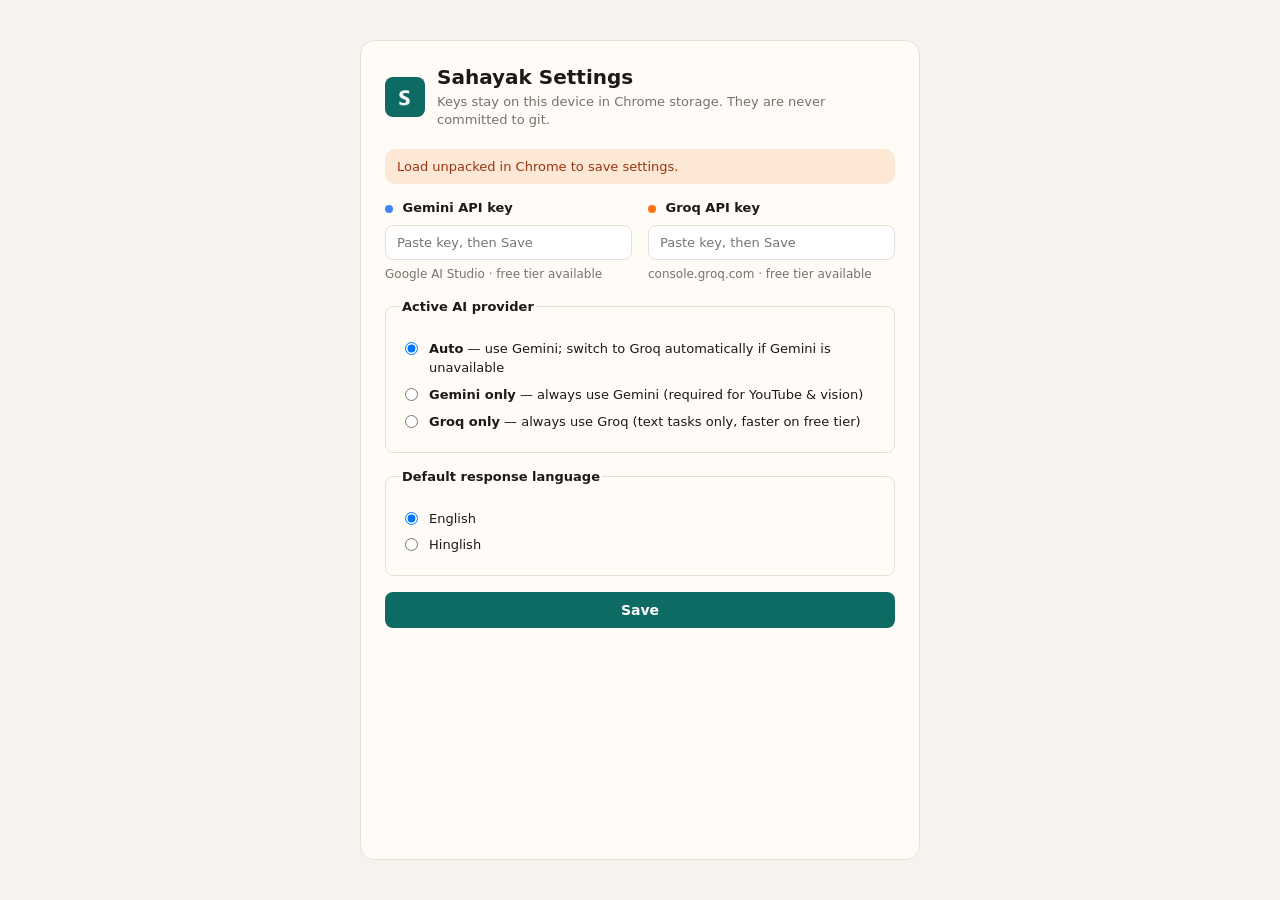
==== options/index.html @ 3c07fcd4 "Phase 1 complete: extension shell, article summary, YouTube summary, explain selection, Gemini + Gro" ====
<!DOCTYPE html>
<html lang="en">
  <head>
    <meta charset="utf-8" />
    <meta name="viewport" content="width=device-width, initial-scale=1" />
    <title>Sahayak Settings</title>
    <link rel="stylesheet" href="styles.css" />
  </head>
  <body>
    <main class="card">
      <header>
        <img src="../assets/icon48.png" alt="" width="40" height="40" />
        <div>
          <h1>Sahayak Settings</h1>
          <p>Keys stay on this device in Chrome storage. They are never committed to git.</p>
        </div>
      </header>

      <p id="status" class="status" hidden></p>

      <form id="settings-form">

        <!-- ── API Keys ─────────────────────────────────────────────────── -->
        <div class="keys-grid">
          <div class="key-block">
            <label for="gemini-key">
              <span class="provider-dot provider-dot--gemini"></span>
              Gemini API key
            </label>
            <input
              id="gemini-key"
              name="geminiApiKey"
              type="password"
              autocomplete="off"
              spellcheck="false"
              placeholder="Paste key, then Save"
            />
            <p class="hint" id="key-hint">Google AI Studio · free tier available</p>
          </div>

          <div class="key-block">
            <label for="groq-key">
              <span class="provider-dot provider-dot--groq"></span>
              Groq API key
            </label>
            <input
              id="groq-key"
              name="groqApiKey"
              type="password"
              autocomplete="off"
              spellcheck="false"
              placeholder="Paste key, then Save"
            />
            <p class="hint" id="groq-hint">console.groq.com · free tier available</p>
          </div>
        </div>

        <!-- ── Active provider ──────────────────────────────────────────── -->
        <fieldset>
          <legend>Active AI provider</legend>

          <label class="choice">
            <input type="radio" name="preferredProvider" value="auto" checked />
            <span>
              <strong>Auto</strong> — use Gemini; switch to Groq automatically if Gemini is unavailable
            </span>
          </label>

          <label class="choice">
            <input type="radio" name="preferredProvider" value="gemini" />
            <span>
              <strong>Gemini only</strong> — always use Gemini (required for YouTube &amp; vision)
            </span>
          </label>

          <label class="choice">
            <input type="radio" name="preferredProvider" value="groq" />
            <span>
              <strong>Groq only</strong> — always use Groq (text tasks only, faster on free tier)
            </span>
          </label>
        </fieldset>

        <!-- ── Language ─────────────────────────────────────────────────── -->
        <fieldset>
          <legend>Default response language</legend>
          <label class="choice">
            <input type="radio" name="language" value="en" checked />
            English
          </label>
          <label class="choice">
            <input type="radio" name="language" value="hinglish" />
            Hinglish
          </label>
        </fieldset>

        <div id="provider-status" class="provider-status" hidden></div>

        <button type="submit">Save</button>
      </form>
    </main>
    <script src="../lib/utils.js"></script>
    <script src="options.js"></script>
  </body>
</html>
---- options/styles.css ----
:root {
  --ink: #1c1917;
  --muted: #78716c;
  --paper: #f6f3ee;
  --panel: #fffcf8;
  --line: #e7e0d6;
  --teal: #0d6b63;
  --teal-ink: #0a4f4a;
  --warn-bg: #fde8d6;
  --warn-ink: #9a3412;
  --ok-bg: #d9f0e8;
  --ok-ink: #14532d;
  font-family: "Segoe UI", system-ui, sans-serif;
}

* {
  box-sizing: border-box;
}

body {
  margin: 0;
  min-height: 100vh;
  background: var(--paper);
  color: var(--ink);
  display: flex;
  justify-content: center;
  padding: 40px 16px;
}

.card {
  width: min(560px, 100%);
  background: var(--panel);
  border: 1px solid var(--line);
  border-radius: 14px;
  padding: 24px;
}

header {
  display: flex;
  gap: 12px;
  align-items: center;
  margin-bottom: 20px;
}

header img {
  border-radius: 8px;
}

h1 {
  margin: 0 0 4px;
  font-size: 20px;
}

header p {
  margin: 0;
  color: var(--muted);
  font-size: 13px;
  line-height: 1.4;
}

.hint {
  margin: 2px 0 0;
  color: var(--muted);
  font-size: 12px;
  line-height: 1.4;
}

.status {
  padding: 10px 12px;
  border-radius: 10px;
  margin: 0 0 16px;
  font-size: 13px;
}

.status.is-ok  { background: var(--ok-bg);   color: var(--ok-ink); }
.status.is-err { background: var(--warn-bg);  color: var(--warn-ink); }

/* ── API key grid (two equal columns) ───────────────────────────────────── */

.keys-grid {
  display: grid;
  grid-template-columns: 1fr 1fr;
  gap: 16px;
  margin-bottom: 16px;
}

@media (max-width: 480px) {
  .keys-grid { grid-template-columns: 1fr; }
}

.key-block {
  display: flex;
  flex-direction: column;
  gap: 4px;
}

/* ── Provider colour dots ────────────────────────────────────────────────── */

.provider-dot {
  display: inline-block;
  width: 8px;
  height: 8px;
  border-radius: 50%;
  margin-right: 5px;
  vertical-align: middle;
  flex-shrink: 0;
}

.provider-dot--gemini { background: #4285f4; }
.provider-dot--groq   { background: #f97316; }

/* ── Labels & inputs ─────────────────────────────────────────────────────── */

label,
legend {
  display: block;
  font-size: 13px;
  font-weight: 600;
  margin-bottom: 6px;
}

input[type="password"] {
  width: 100%;
  padding: 9px 11px;
  border: 1px solid var(--line);
  border-radius: 8px;
  font: inherit;
  font-size: 13px;
}

input[type="password"]:focus {
  outline: 2px solid var(--teal);
  outline-offset: 1px;
}

/* ── Fieldsets ───────────────────────────────────────────────────────────── */

fieldset {
  border: 1px solid var(--line);
  border-radius: 8px;
  margin: 0 0 16px;
  padding: 12px 14px;
}

.choice {
  font-weight: 400;
  display: flex;
  gap: 8px;
  align-items: flex-start;
  margin: 8px 0;
  cursor: pointer;
  font-size: 13px;
  line-height: 1.45;
}

.choice input[type="radio"] {
  margin-top: 2px;
  flex-shrink: 0;
}

/* ── Provider status pill ────────────────────────────────────────────────── */

.provider-status {
  font-size: 13px;
  padding: 8px 12px;
  border-radius: 8px;
  margin-bottom: 16px;
  line-height: 1.4;
}

.provider-status--ok   { background: var(--ok-bg);   color: var(--ok-ink); }
.provider-status--warn { background: var(--warn-bg);  color: var(--warn-ink); }

/* ── Save button ─────────────────────────────────────────────────────────── */

button[type="submit"] {
  border: 0;
  background: var(--teal);
  color: #fff;
  font: inherit;
  font-weight: 600;
  font-size: 14px;
  padding: 10px 20px;
  border-radius: 8px;
  cursor: pointer;
  width: 100%;
}

button[type="submit"]:hover {
  background: var(--teal-ink);
}
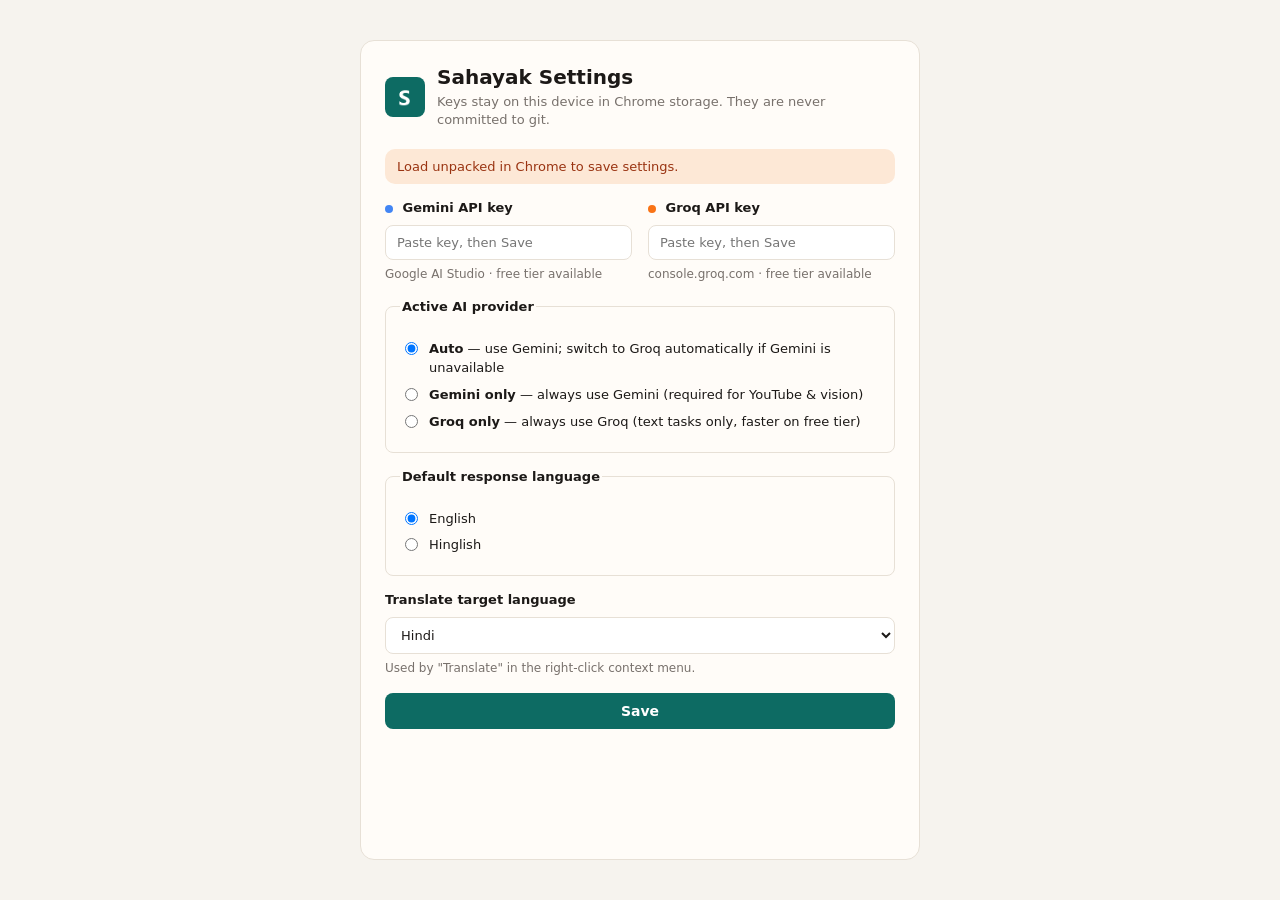
==== commit 3d2205dd: "Slice 2.2: context menu Explain / Translate / Draft, translate target setting" ====
--- a/options/index.html
+++ b/options/index.html
@@ -35,7 +35,10 @@
               spellcheck="false"
               placeholder="Paste key, then Save"
             />
-            <p class="hint" id="key-hint">Google AI Studio · free tier available</p>
+            <div class="key-actions">
+              <p class="hint" id="key-hint">Google AI Studio · free tier available</p>
+              <button type="button" class="clear-key-btn" id="clear-gemini-btn" hidden>Clear</button>
+            </div>
           </div>
 
           <div class="key-block">
@@ -51,7 +54,10 @@
               spellcheck="false"
               placeholder="Paste key, then Save"
             />
-            <p class="hint" id="groq-hint">console.groq.com · free tier available</p>
+            <div class="key-actions">
+              <p class="hint" id="groq-hint">console.groq.com · free tier available</p>
+              <button type="button" class="clear-key-btn" id="clear-groq-btn" hidden>Clear</button>
+            </div>
           </div>
         </div>
 
@@ -94,6 +100,29 @@
           </label>
         </fieldset>
 
+        <!-- ── Translate target ─────────────────────────────────────────── -->
+        <div class="field-block">
+          <label for="translate-target">Translate target language</label>
+          <select id="translate-target" name="translateTarget">
+            <option value="hi">Hindi</option>
+            <option value="ta">Tamil</option>
+            <option value="te">Telugu</option>
+            <option value="bn">Bengali</option>
+            <option value="mr">Marathi</option>
+            <option value="gu">Gujarati</option>
+            <option value="fr">French</option>
+            <option value="es">Spanish</option>
+            <option value="de">German</option>
+            <option value="ja">Japanese</option>
+            <option value="zh">Chinese</option>
+            <option value="ar">Arabic</option>
+            <option value="pt">Portuguese</option>
+            <option value="ru">Russian</option>
+            <option value="ko">Korean</option>
+          </select>
+          <p class="hint">Used by "Translate" in the right-click context menu.</p>
+        </div>
+
         <div id="provider-status" class="provider-status" hidden></div>
 
         <button type="submit">Save</button>
--- a/options/styles.css
+++ b/options/styles.css
@@ -189,3 +189,52 @@
 button[type="submit"]:hover {
   background: var(--teal-ink);
 }
+
+.key-actions {
+  display: flex;
+  align-items: center;
+  justify-content: space-between;
+  gap: 8px;
+}
+
+.clear-key-btn {
+  border: 0;
+  background: none;
+  color: var(--warn-ink);
+  font: inherit;
+  font-size: 11px;
+  font-weight: 600;
+  cursor: pointer;
+  padding: 2px 0;
+  white-space: nowrap;
+  text-decoration: underline;
+  flex-shrink: 0;
+}
+
+.clear-key-btn:hover {
+  opacity: 0.75;
+}
+
+.field-block {
+  margin-bottom: 16px;
+  display: flex;
+  flex-direction: column;
+  gap: 4px;
+}
+
+select {
+  width: 100%;
+  padding: 9px 11px;
+  border: 1px solid var(--line);
+  border-radius: 8px;
+  font: inherit;
+  font-size: 13px;
+  background: #fff;
+  color: var(--ink);
+  cursor: pointer;
+}
+
+select:focus {
+  outline: 2px solid var(--teal);
+  outline-offset: 1px;
+}
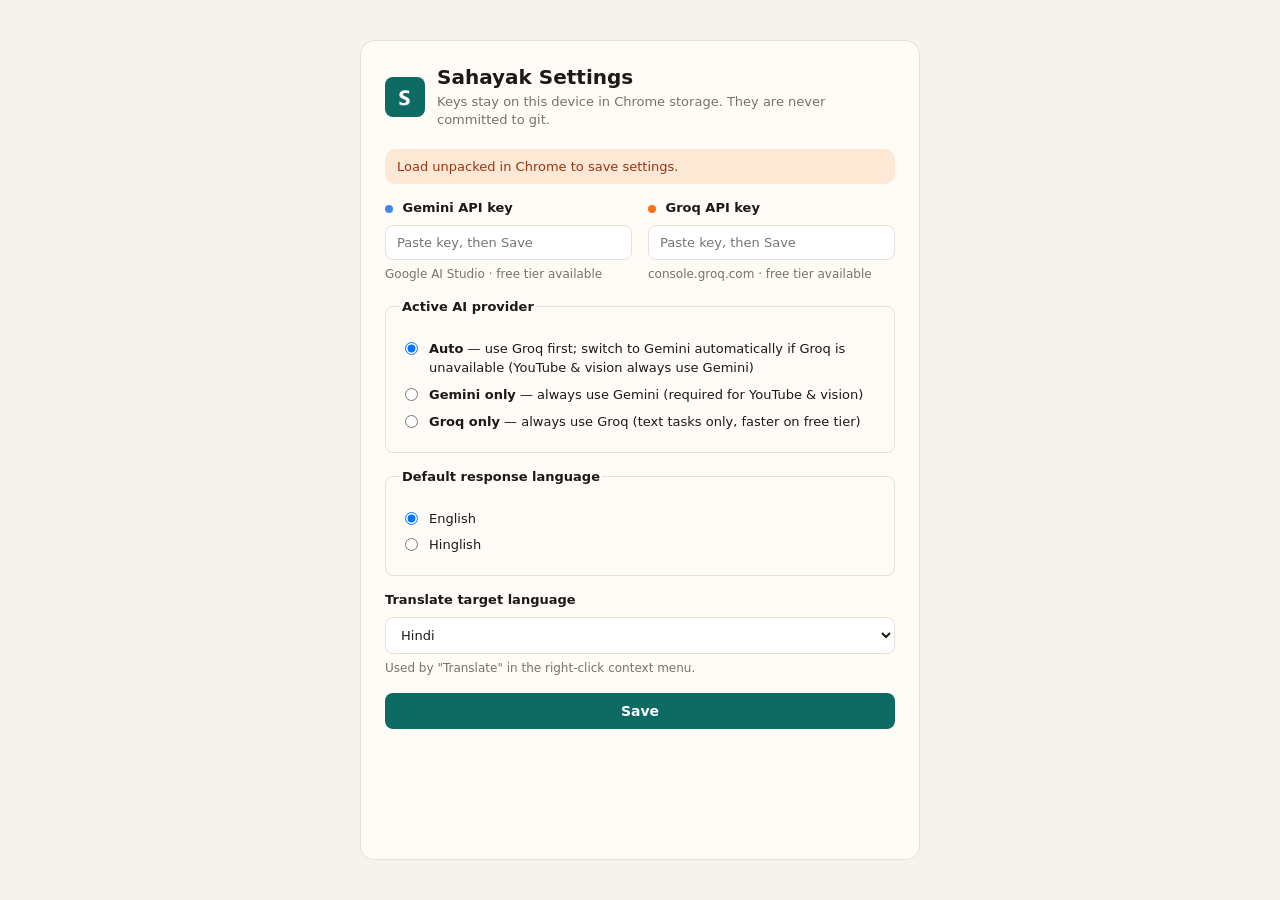
==== commit 7dcd50ee: "Fix Groq model ID to llama-3.3-70b-versatile; update Auto mode description" ====
--- a/options/index.html
+++ b/options/index.html
@@ -68,7 +68,7 @@
           <label class="choice">
             <input type="radio" name="preferredProvider" value="auto" checked />
             <span>
-              <strong>Auto</strong> — use Gemini; switch to Groq automatically if Gemini is unavailable
+              <strong>Auto</strong> — use Groq first; switch to Gemini automatically if Groq is unavailable (YouTube &amp; vision always use Gemini)
             </span>
           </label>
 
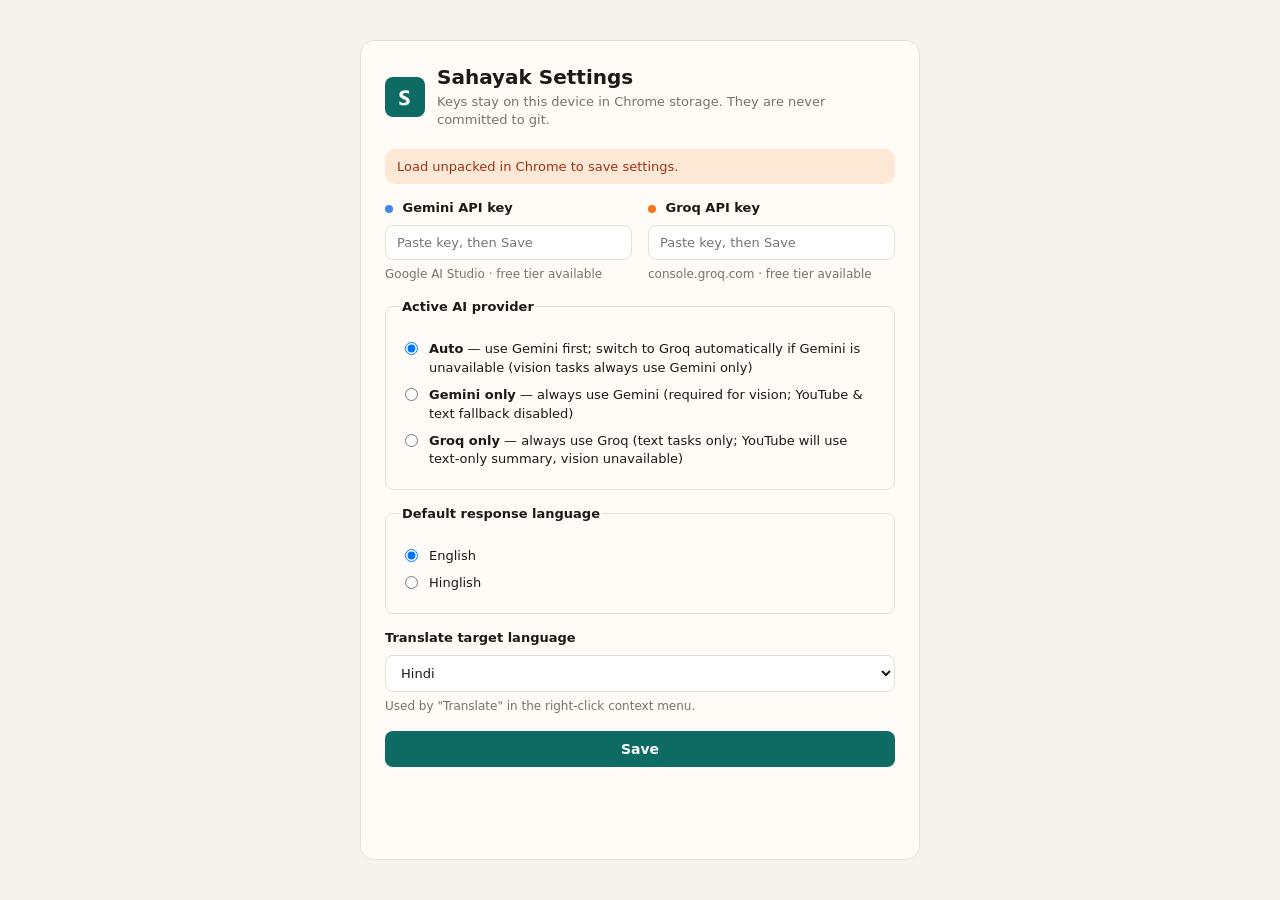
==== commit 6963bea1: "Phase 2 complete: Brain, screenshot, UI polish, error handling - Gemini-first routing with automatic" ====
--- a/options/index.html
+++ b/options/index.html
@@ -68,21 +68,21 @@
           <label class="choice">
             <input type="radio" name="preferredProvider" value="auto" checked />
             <span>
-              <strong>Auto</strong> — use Groq first; switch to Gemini automatically if Groq is unavailable (YouTube &amp; vision always use Gemini)
+              <strong>Auto</strong> — use Gemini first; switch to Groq automatically if Gemini is unavailable (vision tasks always use Gemini only)
             </span>
           </label>
 
           <label class="choice">
             <input type="radio" name="preferredProvider" value="gemini" />
             <span>
-              <strong>Gemini only</strong> — always use Gemini (required for YouTube &amp; vision)
+              <strong>Gemini only</strong> — always use Gemini (required for vision; YouTube &amp; text fallback disabled)
             </span>
           </label>
 
           <label class="choice">
             <input type="radio" name="preferredProvider" value="groq" />
             <span>
-              <strong>Groq only</strong> — always use Groq (text tasks only, faster on free tier)
+              <strong>Groq only</strong> — always use Groq (text tasks only; YouTube will use text-only summary, vision unavailable)
             </span>
           </label>
         </fieldset>
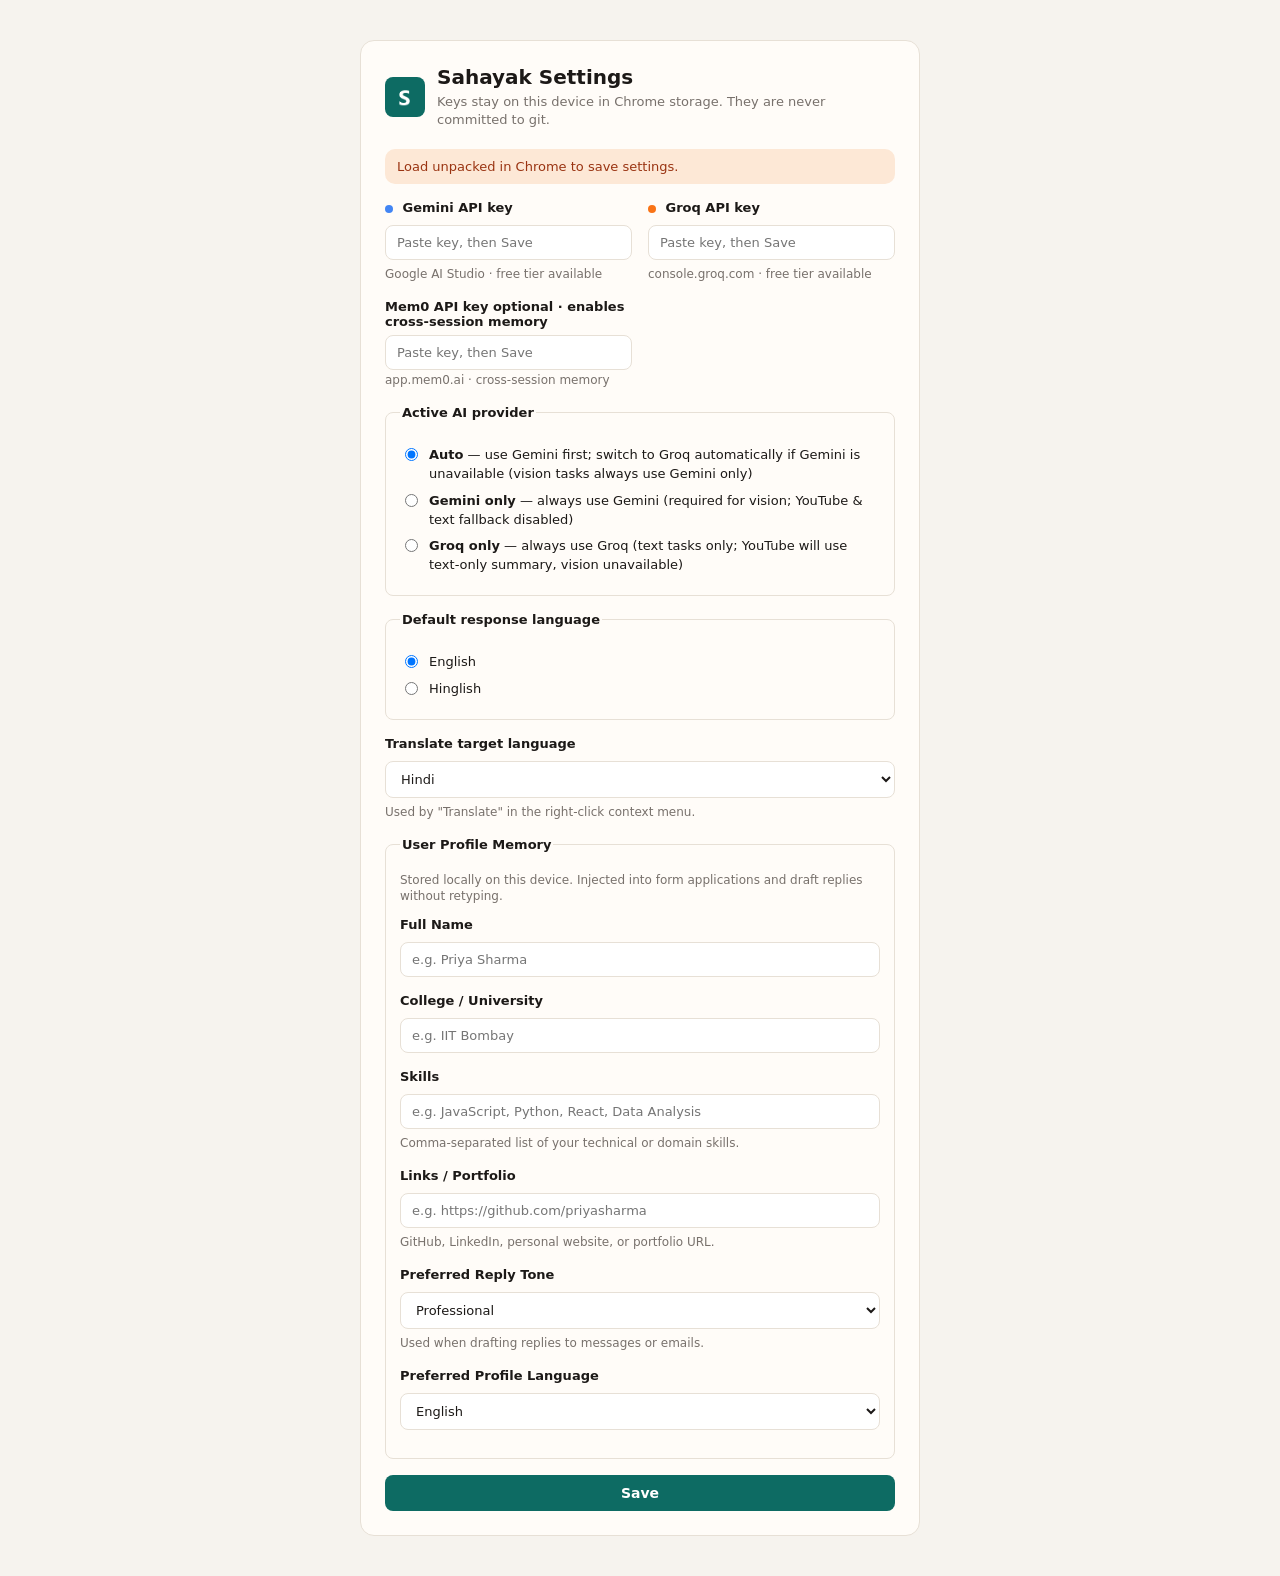
==== commit 1d910b5a: "feat: complete Phase 4 — local profile memory, skills library, Mem0 integration, code-level safety r" ====
--- a/options/index.html
+++ b/options/index.html
@@ -57,6 +57,26 @@
             <div class="key-actions">
               <p class="hint" id="groq-hint">console.groq.com · free tier available</p>
               <button type="button" class="clear-key-btn" id="clear-groq-btn" hidden>Clear</button>
+            </div>
+          </div>
+
+          <!-- Mem0 API Key (Optional) -->
+          <div class="field">
+            <label for="mem0-key">
+              Mem0 API key
+              <span class="optional-tag">optional · enables cross-session memory</span>
+            </label>
+            <input
+              id="mem0-key"
+              name="mem0ApiKey"
+              type="password"
+              autocomplete="off"
+              spellcheck="false"
+              placeholder="Paste key, then Save"
+            />
+            <div class="key-actions">
+              <p class="hint" id="mem0-hint">app.mem0.ai · cross-session memory</p>
+              <button type="button" class="clear-key-btn" id="clear-mem0-btn" hidden>Clear</button>
             </div>
           </div>
         </div>
@@ -123,6 +143,77 @@
           <p class="hint">Used by "Translate" in the right-click context menu.</p>
         </div>
 
+        <!-- ── User Profile Memory (Slice 4.1) ────────────────────────── -->
+        <fieldset class="profile-fieldset">
+          <legend>User Profile Memory</legend>
+          <p class="hint" style="margin-bottom: 12px;">
+            Stored locally on this device. Injected into form applications and draft replies without retyping.
+          </p>
+
+          <div class="field-block">
+            <label for="profile-name">Full Name</label>
+            <input
+              id="profile-name"
+              name="profileName"
+              type="text"
+              autocomplete="name"
+              placeholder="e.g. Priya Sharma"
+            />
+          </div>
+
+          <div class="field-block">
+            <label for="profile-college">College / University</label>
+            <input
+              id="profile-college"
+              name="profileCollege"
+              type="text"
+              placeholder="e.g. IIT Bombay"
+            />
+          </div>
+
+          <div class="field-block">
+            <label for="profile-skills">Skills</label>
+            <input
+              id="profile-skills"
+              name="profileSkills"
+              type="text"
+              placeholder="e.g. JavaScript, Python, React, Data Analysis"
+            />
+            <p class="hint">Comma-separated list of your technical or domain skills.</p>
+          </div>
+
+          <div class="field-block">
+            <label for="profile-links">Links / Portfolio</label>
+            <input
+              id="profile-links"
+              name="profileLinks"
+              type="text"
+              placeholder="e.g. https://github.com/priyasharma"
+            />
+            <p class="hint">GitHub, LinkedIn, personal website, or portfolio URL.</p>
+          </div>
+
+          <div class="field-block">
+            <label for="profile-tone">Preferred Reply Tone</label>
+            <select id="profile-tone" name="profileTone">
+              <option value="professional">Professional</option>
+              <option value="casual">Casual &amp; Friendly</option>
+              <option value="formal">Formal &amp; Polite</option>
+              <option value="concise">Direct &amp; Concise</option>
+              <option value="enthusiastic">Enthusiastic</option>
+            </select>
+            <p class="hint">Used when drafting replies to messages or emails.</p>
+          </div>
+
+          <div class="field-block">
+            <label for="profile-language">Preferred Profile Language</label>
+            <select id="profile-language" name="profileLanguage">
+              <option value="en">English</option>
+              <option value="hinglish">Hinglish</option>
+            </select>
+          </div>
+        </fieldset>
+
         <div id="provider-status" class="provider-status" hidden></div>
 
         <button type="submit">Save</button>
--- a/options/styles.css
+++ b/options/styles.css
@@ -119,7 +119,10 @@
   margin-bottom: 6px;
 }
 
-input[type="password"] {
+input[type="password"],
+input[type="text"],
+input[type="url"],
+textarea {
   width: 100%;
   padding: 9px 11px;
   border: 1px solid var(--line);
@@ -128,7 +131,10 @@
   font-size: 13px;
 }
 
-input[type="password"]:focus {
+input[type="password"]:focus,
+input[type="text"]:focus,
+input[type="url"]:focus,
+textarea:focus {
   outline: 2px solid var(--teal);
   outline-offset: 1px;
 }
